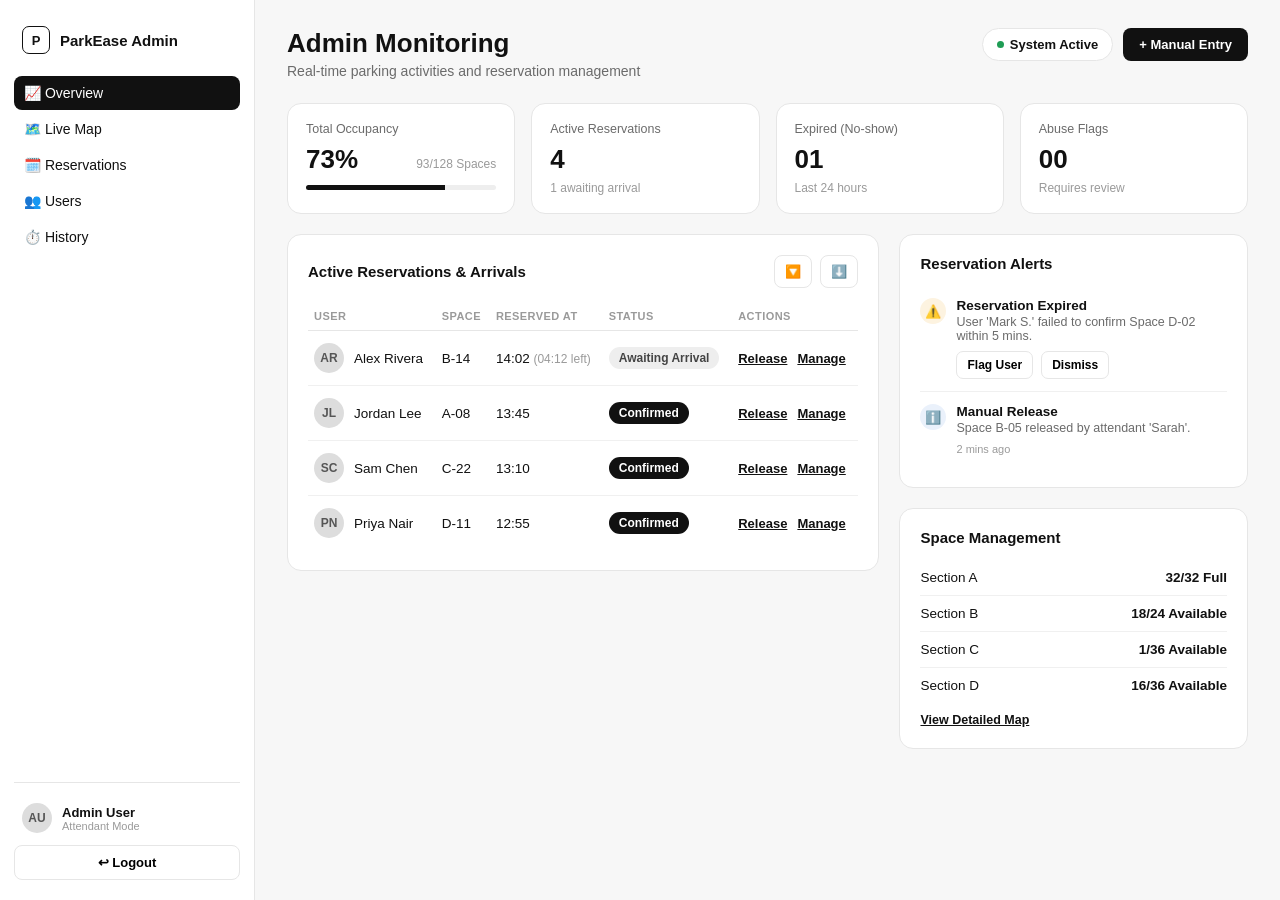
==== dashboard.html @ 6acbfb87 "Initial frontend" ====
<!DOCTYPE html>
<html lang="en">
<head>
<meta charset="UTF-8" />
<meta name="viewport" content="width=device-width, initial-scale=1.0" />
<title>Admin Monitoring · ParkEase Admin</title>
<style>
  :root{
    --bg:#f7f7f7; --card:#ffffff; --border:#e6e6e6; --text:#111; --muted:#6b6b6b; --faint:#9a9a9a;
    --black:#111; --green:#1f9d55; --green-bg:#eafbf0; --red:#d64545; --red-bg:#fdecec;
    --occupied:#111; --reserved:#f2b134; --available:#dcefe0;
    font-family:-apple-system,BlinkMacSystemFont,"Segoe UI",Roboto,Helvetica,Arial,sans-serif;
  }
  *{box-sizing:border-box;}
  body{margin:0;background:var(--bg);color:var(--text);display:flex;min-height:100vh;}

  /* Sidebar */
  #sidebar{width:255px;background:#fff;border-right:1px solid var(--border);display:flex;flex-direction:column;padding:20px 14px;flex-shrink:0;}
  .brand{display:flex;align-items:center;gap:10px;padding:6px 8px 22px;font-weight:700;font-size:15px;}
  .brand .logo{width:28px;height:28px;border:1.5px solid var(--text);border-radius:7px;display:flex;align-items:center;justify-content:center;font-size:13px;}
  nav.navlist{display:flex;flex-direction:column;gap:2px;}
  .navitem{display:flex;align-items:center;gap:10px;padding:9px 10px;border-radius:8px;font-size:14px;font-weight:500;color:var(--text);cursor:pointer;user-select:none;}
  .navitem:hover{background:#f2f2f2;}
  .navitem.active{background:var(--black);color:#fff;}
  .navitem .ic{width:16px;text-align:center;}
  .sidebar-bottom{margin-top:auto;border-top:1px solid var(--border);padding-top:14px;}
  .user-row{display:flex;align-items:center;gap:10px;padding:6px 8px 12px;}
  .avatar{width:30px;height:30px;border-radius:50%;background:#ddd;flex-shrink:0;display:flex;align-items:center;justify-content:center;font-size:12px;font-weight:600;color:#555;}
  .user-row .name{font-size:13px;font-weight:600;}
  .user-row .role{font-size:11px;color:var(--faint);}
  .logout-btn{width:100%;padding:9px;border:1px solid var(--border);background:#fff;border-radius:8px;font-size:13px;font-weight:600;cursor:pointer;display:flex;align-items:center;justify-content:center;gap:6px;}
  .logout-btn:hover{background:#f5f5f5;}

  /* Main */
  #main{flex:1;padding:28px 32px;overflow-x:hidden;}
  .page-header{display:flex;justify-content:space-between;align-items:flex-start;margin-bottom:24px;flex-wrap:wrap;gap:14px;}
  .page-header h1{margin:0 0 4px;font-size:26px;}
  .page-header p{margin:0;color:var(--muted);font-size:14px;}
  .header-actions{display:flex;align-items:center;gap:10px;}
  .pill{display:inline-flex;align-items:center;gap:6px;padding:8px 14px;border-radius:20px;font-size:13px;font-weight:600;border:1px solid var(--border);background:#fff;cursor:pointer;}
  .pill .dot{width:7px;height:7px;border-radius:50%;background:var(--green);}
  .pill.inactive .dot{background:var(--red);}
  .btn-black{background:var(--black);color:#fff;border:none;padding:9px 16px;border-radius:8px;font-size:13px;font-weight:600;cursor:pointer;display:inline-flex;align-items:center;gap:6px;}
  .btn-black:hover{opacity:.88;}
  .btn-ghost{background:#fff;border:1px solid var(--border);padding:8px 10px;border-radius:8px;cursor:pointer;font-size:13px;}
  .btn-ghost:hover{background:#f5f5f5;}
  .btn-text{background:none;border:none;color:var(--text);font-weight:600;font-size:12.5px;cursor:pointer;text-decoration:underline;padding:0;}

  section.page{display:none;}
  section.page.active{display:block;}

  /* Stat cards */
  .stat-grid{display:grid;grid-template-columns:repeat(4,1fr);gap:16px;margin-bottom:20px;}
  .stat-card{background:var(--card);border:1px solid var(--border);border-radius:14px;padding:18px;}
  .stat-label{font-size:12.5px;color:var(--muted);margin-bottom:8px;}
  .stat-value{font-size:26px;font-weight:700;display:flex;align-items:baseline;justify-content:space-between;}
  .stat-value .sub{font-size:12px;color:var(--faint);font-weight:400;}
  .stat-note{font-size:12px;color:var(--faint);margin-top:6px;}
  .bar-track{margin-top:10px;height:5px;border-radius:4px;background:#eee;overflow:hidden;}
  .bar-fill{height:100%;background:var(--black);}

  /* content grid */
  .grid-2col{display:grid;grid-template-columns:1.7fr 1fr;gap:20px;align-items:start;}
  .card{background:var(--card);border:1px solid var(--border);border-radius:14px;padding:20px;}
  .card-head{display:flex;justify-content:space-between;align-items:center;margin-bottom:14px;}
  .card-head h3{margin:0;font-size:15px;}
  .card-head-actions{display:flex;gap:8px;}

  table{width:100%;border-collapse:collapse;font-size:13.5px;}
  thead th{text-align:left;font-size:11px;letter-spacing:.04em;text-transform:uppercase;color:var(--faint);font-weight:600;padding:8px 6px;border-bottom:1px solid var(--border);}
  tbody td{padding:12px 6px;border-bottom:1px solid #f0f0f0;vertical-align:middle;}
  tbody tr:last-child td{border-bottom:none;}
  .userrow{display:flex;align-items:center;gap:10px;}
  .status-pill{display:inline-block;padding:4px 10px;border-radius:20px;font-size:12px;font-weight:600;}
  .status-pill.confirmed{background:var(--black);color:#fff;}
  .status-pill.awaiting{background:#eee;color:#444;}
  .status-pill.expired{background:var(--red-bg);color:var(--red);}
  .status-pill.cancelled{background:#eee;color:#999;}
  .status-pill.available{background:var(--green-bg);color:var(--green);}
  .link-action{color:var(--text);font-weight:600;font-size:13px;text-decoration:underline;cursor:pointer;background:none;border:none;padding:0;}

  .alert-item{display:flex;gap:10px;padding:12px 0;border-bottom:1px solid #f0f0f0;}
  .alert-item:last-child{border-bottom:none;}
  .alert-ic{width:26px;height:26px;border-radius:50%;background:#fdf3e0;color:#b8860b;display:flex;align-items:center;justify-content:center;flex-shrink:0;font-size:13px;}
  .alert-ic.info{background:#eaf1fb;color:#2a6fce;}
  .alert-title{font-weight:700;font-size:13.5px;margin-bottom:2px;}
  .alert-text{font-size:12.5px;color:var(--muted);margin-bottom:8px;}
  .alert-actions{display:flex;gap:8px;}
  .alert-actions button{font-size:12px;padding:6px 10px;border-radius:7px;border:1px solid var(--border);background:#fff;cursor:pointer;font-weight:600;}
  .alert-actions button:hover{background:#f5f5f5;}
  .alert-time{font-size:11px;color:var(--faint);}

  .space-row{display:flex;justify-content:space-between;align-items:center;padding:10px 0;border-bottom:1px solid #f0f0f0;font-size:13.5px;}
  .space-row:last-of-type{border-bottom:none;}
  .space-row b{font-weight:700;}

  /* live map */
  .map-legend{display:flex;gap:18px;margin-bottom:16px;font-size:13px;}
  .legend-item{display:flex;align-items:center;gap:6px;}
  .legend-swatch{width:13px;height:13px;border-radius:4px;}
  .map-section{margin-bottom:22px;}
  .map-section h4{font-size:13px;text-transform:uppercase;letter-spacing:.04em;color:var(--muted);margin:0 0 10px;}
  .space-grid{display:grid;grid-template-columns:repeat(12,1fr);gap:6px;}
  .space-cell{aspect-ratio:1;border-radius:6px;display:flex;align-items:center;justify-content:center;font-size:10px;font-weight:700;cursor:pointer;color:#fff;border:1px solid rgba(0,0,0,.05);}
  .space-cell.available{background:var(--available);color:#1f9d55;}
  .space-cell.occupied{background:var(--occupied);}
  .space-cell.reserved{background:var(--reserved);color:#5a4300;}
  .space-cell:hover{outline:2px solid #111;outline-offset:1px;}

  /* filter bar */
  .filter-bar{display:flex;gap:10px;margin-bottom:16px;flex-wrap:wrap;}
  .filter-bar select, .filter-bar input{padding:8px 10px;border-radius:8px;border:1px solid var(--border);font-size:13px;}

  /* modal */
  .modal-overlay{position:fixed;inset:0;background:rgba(0,0,0,.4);display:none;align-items:center;justify-content:center;z-index:50;}
  .modal-overlay.show{display:flex;}
  .modal{background:#fff;border-radius:14px;padding:24px;width:100%;max-width:420px;max-height:88vh;overflow:auto;}
  .modal h3{margin:0 0 14px;font-size:17px;}
  .modal .field{margin-bottom:12px;}
  .modal label{display:block;font-size:12.5px;font-weight:600;margin-bottom:5px;}
  .modal input, .modal select{width:100%;padding:9px 10px;border:1px solid var(--border);border-radius:8px;font-size:13.5px;}
  .modal-actions{display:flex;gap:10px;margin-top:18px;}
  .modal-actions button{flex:1;padding:10px;border-radius:8px;font-size:13.5px;font-weight:600;cursor:pointer;}
  .modal-actions .cancel{background:#fff;border:1px solid var(--border);}
  .modal-actions .confirm{background:var(--black);color:#fff;border:none;}

  .toast{position:fixed;bottom:24px;right:24px;background:#111;color:#fff;padding:12px 18px;border-radius:10px;font-size:13.5px;z-index:60;opacity:0;transform:translateY(10px);transition:.2s;pointer-events:none;}
  .toast.show{opacity:1;transform:translateY(0);}

  .empty{color:var(--faint);font-size:13px;padding:20px 0;text-align:center;}

  @media(max-width:900px){
    .stat-grid{grid-template-columns:repeat(2,1fr);}
    .grid-2col{grid-template-columns:1fr;}
    .space-grid{grid-template-columns:repeat(8,1fr);}
  }
</style>
</head>
<body>

<div id="sidebar">
  <div class="brand"><span class="logo">P</span> ParkEase Admin</div>
  <nav class="navlist">
    <div class="navitem active" data-section="overview">📈 Overview</div>
    <div class="navitem" data-section="map">🗺️ Live Map</div>
    <div class="navitem" data-section="reservations">🗓️ Reservations</div>
    <div class="navitem" data-section="users">👥 Users</div>
    <div class="navitem" data-section="history">⏱️ History</div>
  </nav>
  <div class="sidebar-bottom">
    <div class="user-row">
      <div class="avatar">AU</div>
      <div>
        <div class="name">Admin User</div>
        <div class="role">Attendant Mode</div>
      </div>
    </div>
    <button class="logout-btn" onclick="if(confirm('Log out?')) window.location.href='login.html'">↩ Logout</button>
  </div>
</div>

<div id="main">

  <!-- OVERVIEW -->
  <section class="page active" id="page-overview">
    <div class="page-header">
      <div>
        <h1>Admin Monitoring</h1>
        <p>Real-time parking activities and reservation management</p>
      </div>
      <div class="header-actions">
        <div class="pill" id="systemPill" onclick="toggleSystem()"><span class="dot"></span> <span id="systemPillText">System Active</span></div>
        <button class="btn-black" onclick="openManualEntry()">+ Manual Entry</button>
      </div>
    </div>

    <div class="stat-grid">
      <div class="stat-card">
        <div class="stat-label">Total Occupancy</div>
        <div class="stat-value"><span id="statOccPct">–</span> <span class="sub" id="statOccFrac"></span></div>
        <div class="bar-track"><div class="bar-fill" id="statOccBar" style="width:0%"></div></div>
      </div>
      <div class="stat-card">
        <div class="stat-label">Active Reservations</div>
        <div class="stat-value" id="statActive">–</div>
        <div class="stat-note" id="statActiveNote"></div>
      </div>
      <div class="stat-card">
        <div class="stat-label">Expired (No-show)</div>
        <div class="stat-value" id="statExpired">–</div>
        <div class="stat-note">Last 24 hours</div>
      </div>
      <div class="stat-card">
        <div class="stat-label">Abuse Flags</div>
        <div class="stat-value" id="statFlags">–</div>
        <div class="stat-note">Requires review</div>
      </div>
    </div>

    <div class="grid-2col">
      <div class="card">
        <div class="card-head">
          <h3>Active Reservations &amp; Arrivals</h3>
          <div class="card-head-actions">
            <button class="btn-ghost" title="Filter" onclick="document.getElementById('overviewFilterRow').classList.toggle('show')">🔽</button>
            <button class="btn-ghost" title="Export CSV" onclick="exportCSV()">⬇️</button>
          </div>
        </div>
        <div id="overviewFilterRow" class="filter-bar" style="display:none;">
          <select id="overviewStatusFilter" onchange="renderOverviewTable()">
            <option value="all">All statuses</option>
            <option value="confirmed">Confirmed</option>
            <option value="awaiting">Awaiting Arrival</option>
          </select>
        </div>
        <table>
          <thead><tr><th>User</th><th>Space</th><th>Reserved At</th><th>Status</th><th>Actions</th></tr></thead>
          <tbody id="overviewTableBody"></tbody>
        </table>
      </div>

      <div>
        <div class="card" style="margin-bottom:20px;">
          <div class="card-head"><h3>Reservation Alerts</h3></div>
          <div id="alertsList"></div>
        </div>
        <div class="card">
          <div class="card-head"><h3>Space Management</h3></div>
          <div id="spaceMgmtList"></div>
          <button class="btn-text" style="margin-top:10px;" onclick="goTo('map')">View Detailed Map</button>
        </div>
      </div>
    </div>
  </section>

  <!-- LIVE MAP -->
  <section class="page" id="page-map">
    <div class="page-header">
      <div><h1>Live Map</h1><p>Click a space to release, reserve, or view details</p></div>
      <div class="header-actions"><button class="btn-black" onclick="openManualEntry()">+ Manual Entry</button></div>
    </div>
    <div class="card">
      <div class="map-legend">
        <div class="legend-item"><span class="legend-swatch" style="background:var(--available)"></span> Available</div>
        <div class="legend-item"><span class="legend-swatch" style="background:var(--reserved)"></span> Reserved</div>
        <div class="legend-item"><span class="legend-swatch" style="background:var(--occupied)"></span> Occupied</div>
      </div>
      <div id="mapSections"></div>
    </div>
  </section>

  <!-- RESERVATIONS -->
  <section class="page" id="page-reservations">
    <div class="page-header">
      <div><h1>Reservations</h1><p>All reservations, current and past</p></div>
      <div class="header-actions"><button class="btn-black" onclick="openManualEntry()">+ Manual Entry</button></div>
    </div>
    <div class="card">
      <div class="filter-bar">
        <input type="text" id="resSearch" placeholder="Search by user or space…" oninput="renderReservationsTable()" style="flex:1;min-width:200px;">
        <select id="resStatusFilter" onchange="renderReservationsTable()">
          <option value="all">All statuses</option>
          <option value="confirmed">Confirmed</option>
          <option value="awaiting">Awaiting Arrival</option>
          <option value="expired">Expired</option>
          <option value="cancelled">Cancelled</option>
        </select>
        <button class="btn-ghost" onclick="exportCSV()">⬇️ Export</button>
      </div>
      <table>
        <thead><tr><th>User</th><th>Space</th><th>Reserved At</th><th>Status</th><th>Actions</th></tr></thead>
        <tbody id="reservationsTableBody"></tbody>
      </table>
    </div>
  </section>

  <!-- USERS -->
  <section class="page" id="page-users">
    <div class="page-header">
      <div><h1>Users</h1><p>Drivers and staff on ParkEase</p></div>
      <div class="header-actions"><button class="btn-black" onclick="openUserModal()">+ Add User</button></div>
    </div>
    <div class="card">
      <div class="filter-bar">
        <input type="text" id="userSearch" placeholder="Search users…" oninput="renderUsersTable()" style="flex:1;">
      </div>
      <table>
        <thead><tr><th>User</th><th>Role</th><th>Vehicle</th><th>Flags</th><th>Actions</th></tr></thead>
        <tbody id="usersTableBody"></tbody>
      </table>
    </div>
  </section>

  <!-- HISTORY -->
  <section class="page" id="page-history">
    <div class="page-header">
      <div><h1>History</h1><p>Log of admin and system actions</p></div>
    </div>
    <div class="card">
      <table>
        <thead><tr><th>Time</th><th>Event</th></tr></thead>
        <tbody id="historyTableBody"></tbody>
      </table>
    </div>
  </section>

</div>

<!-- Manual Entry Modal -->
<div class="modal-overlay" id="manualEntryModal">
  <div class="modal">
    <h3>Manual Entry</h3>
    <div class="field"><label>User name</label><input id="meUser" placeholder="e.g. Priya Nair"></div>
    <div class="field"><label>Space</label><select id="meSpace"></select></div>
    <div class="field"><label>Status</label>
      <select id="meStatus">
        <option value="confirmed">Confirmed</option>
        <option value="awaiting">Awaiting Arrival</option>
      </select>
    </div>
    <div class="modal-actions">
      <button class="cancel" onclick="closeModal('manualEntryModal')">Cancel</button>
      <button class="confirm" onclick="submitManualEntry()">Create Reservation</button>
    </div>
  </div>
</div>

<!-- Manage Reservation Modal -->
<div class="modal-overlay" id="manageModal">
  <div class="modal">
    <h3>Manage Reservation</h3>
    <div class="field"><label>User</label><input id="mgUser" disabled></div>
    <div class="field"><label>Space</label><input id="mgSpace" disabled></div>
    <div class="field"><label>Status</label>
      <select id="mgStatus">
        <option value="confirmed">Confirmed</option>
        <option value="awaiting">Awaiting Arrival</option>
        <option value="expired">Expired</option>
        <option value="cancelled">Cancelled</option>
      </select>
    </div>
    <div class="modal-actions">
      <button class="cancel" onclick="closeModal('manageModal')">Cancel</button>
      <button class="confirm" onclick="saveManage()">Save</button>
    </div>
  </div>
</div>

<!-- Add User Modal -->
<div class="modal-overlay" id="userModal">
  <div class="modal">
    <h3>Add User</h3>
    <div class="field"><label>Name</label><input id="uName" placeholder="Full name"></div>
    <div class="field"><label>Role</label>
      <select id="uRole"><option value="Driver">Driver</option><option value="Attendant">Attendant</option><option value="Admin">Admin</option></select>
    </div>
    <div class="field"><label>Vehicle</label><input id="uVehicle" placeholder="e.g. Toyota Yaris"></div>
    <div class="modal-actions">
      <button class="cancel" onclick="closeModal('userModal')">Cancel</button>
      <button class="confirm" onclick="submitUser()">Add User</button>
    </div>
  </div>
</div>

<div class="toast" id="toast"></div>

<script src="dashboard.js"></script>
</body>
</html>
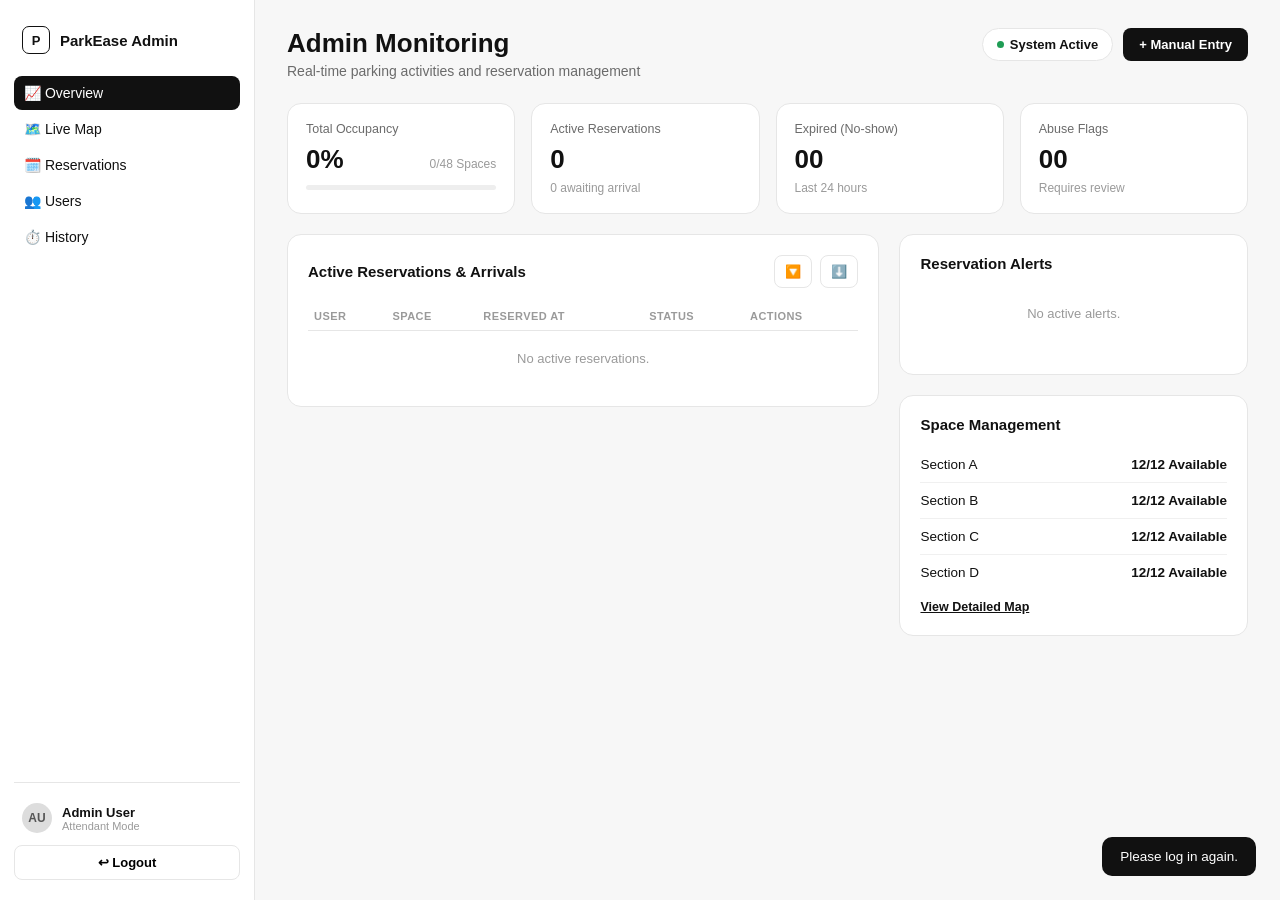
==== commit 18406091: "Update frontend dashboard and login" ====
--- a/dashboard.html
+++ b/dashboard.html
@@ -333,12 +333,13 @@
     <div class="field"><label>Space</label><input id="mgSpace" disabled></div>
     <div class="field"><label>Status</label>
       <select id="mgStatus">
-        <option value="confirmed">Confirmed</option>
-        <option value="awaiting">Awaiting Arrival</option>
-        <option value="expired">Expired</option>
-        <option value="cancelled">Cancelled</option>
-      </select>
-    </div>
+  <option value="confirmed">Confirmed</option>
+  <option value="arrived">Arrived</option>
+  <option value="rejected">Rejected</option>
+</select>
+    </div>
+    
+    
     <div class="modal-actions">
       <button class="cancel" onclick="closeModal('manageModal')">Cancel</button>
       <button class="confirm" onclick="saveManage()">Save</button>
